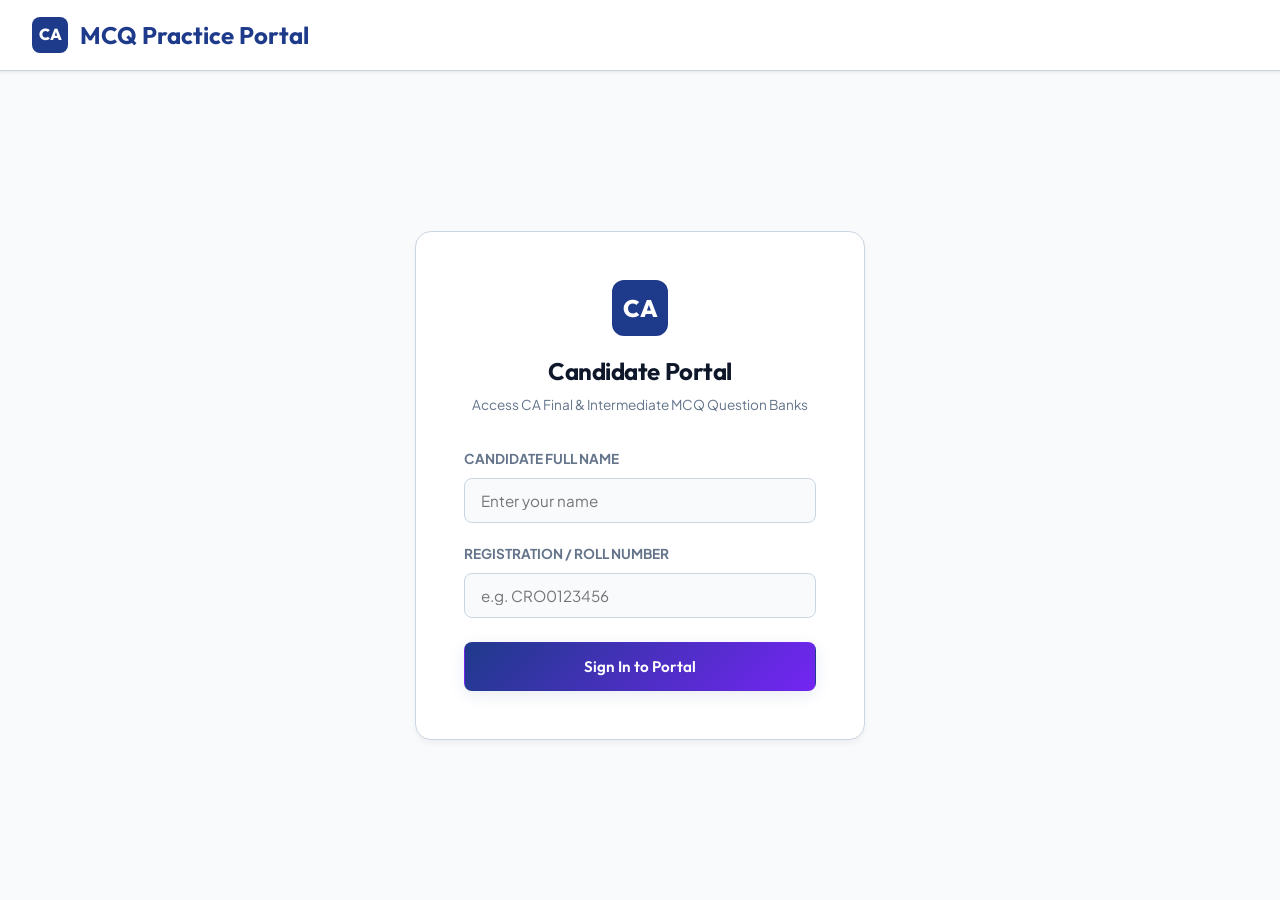
==== index.html @ a500766a "Update CA MCQ Prep Portal: Distraction-free light academic theme, hide case description, open pure q" ====
<!DOCTYPE html>
<html>
<head>
    <meta http-equiv="refresh" content="0; url=web/index.html" />
    <title>Redirecting to CA MCQ Portal...</title>
    <style>
        body {
            background-color: #f8fafc;
            color: #0f172a;
            font-family: sans-serif;
            display: flex;
            justify-content: center;
            align-items: center;
            height: 100vh;
            margin: 0;
        }
        .message {
            text-align: center;
        }
        a {
            color: #1e3a8a;
            text-decoration: none;
            font-weight: bold;
        }
    </style>
</head>
<body>
    <div class="message">
        <h1>CA MCQ Portal</h1>
        <p>Redirecting you to the portal... If not redirected automatically, <a href="web/index.html">click here</a>.</p>
    </div>
</body>
</html>
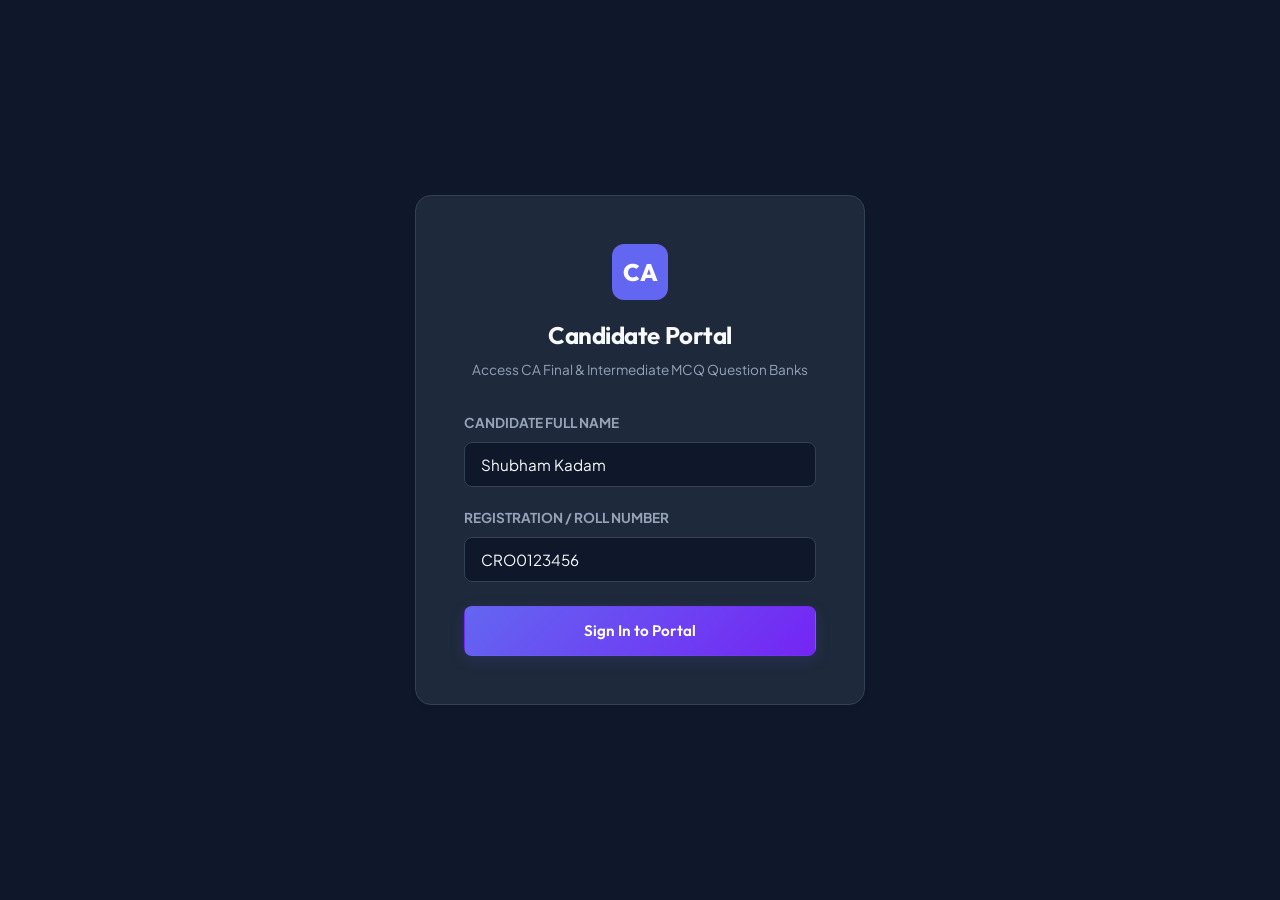
==== commit 9a08a6a7: "Sync local changes (filtered)" ====
--- a/index.html
+++ b/index.html
@@ -1,7 +1,7 @@
 <!DOCTYPE html>
 <html>
 <head>
-    <meta http-equiv="refresh" content="0; url=web/index.html" />
+    <meta http-equiv="refresh" content="0; url=web/login.html" />
     <title>Redirecting to CA MCQ Portal...</title>
     <style>
         body {
@@ -27,7 +27,7 @@
 <body>
     <div class="message">
         <h1>CA MCQ Portal</h1>
-        <p>Redirecting you to the portal... If not redirected automatically, <a href="web/index.html">click here</a>.</p>
+        <p>Redirecting you to the portal... If not redirected automatically, <a href="web/login.html">click here</a>.</p>
     </div>
 </body>
 </html>
